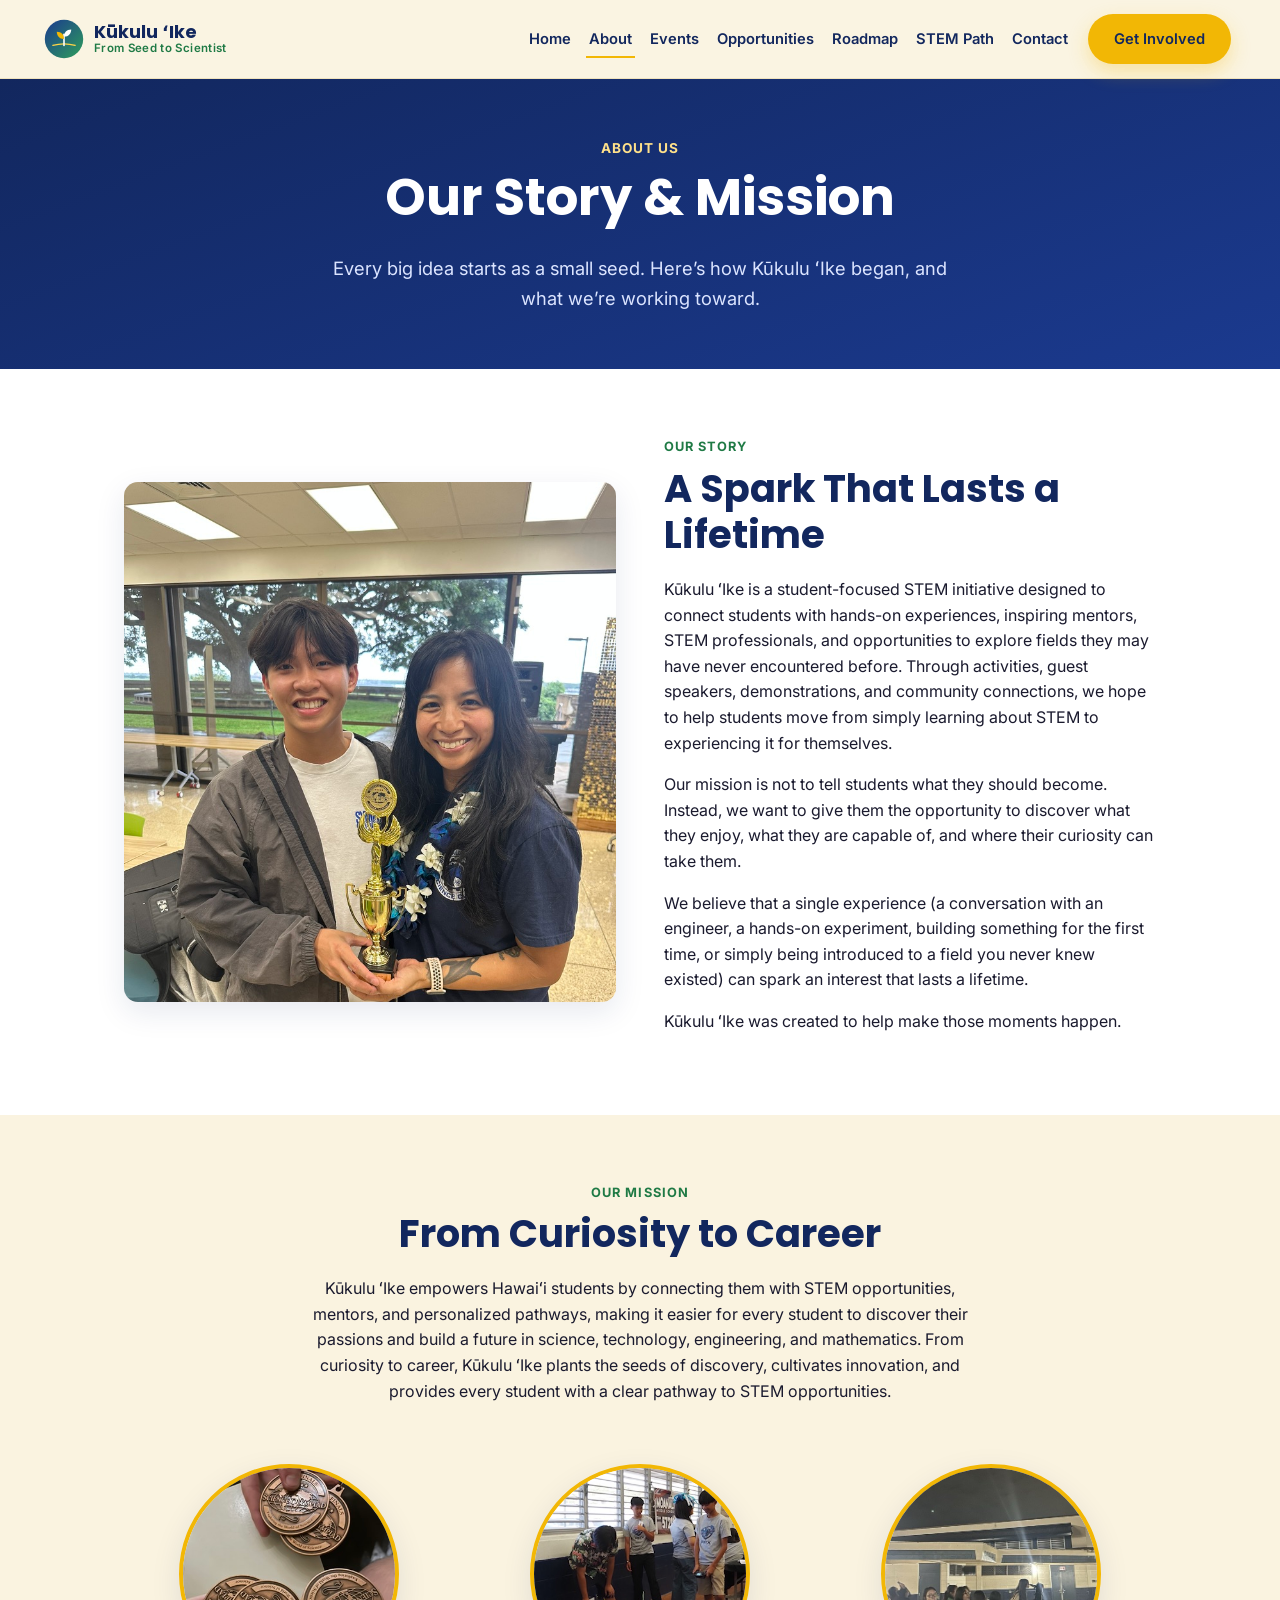
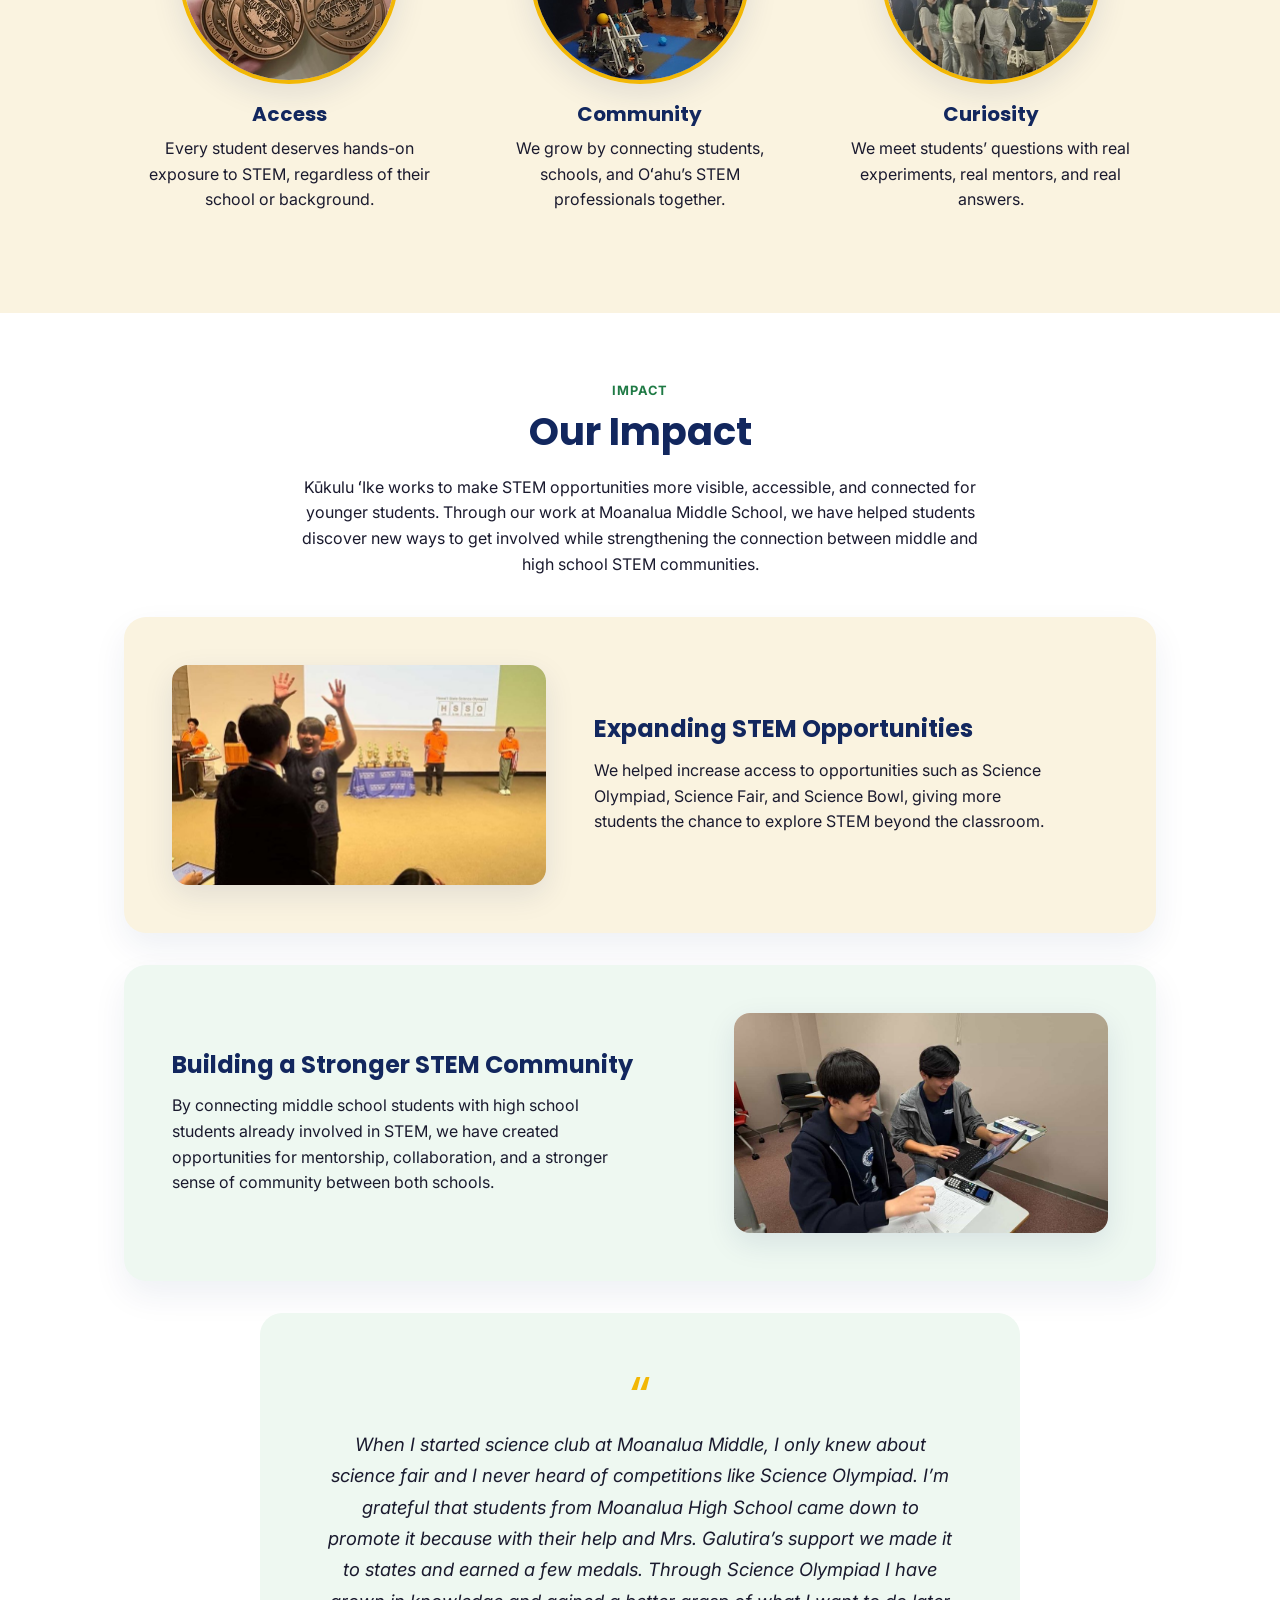
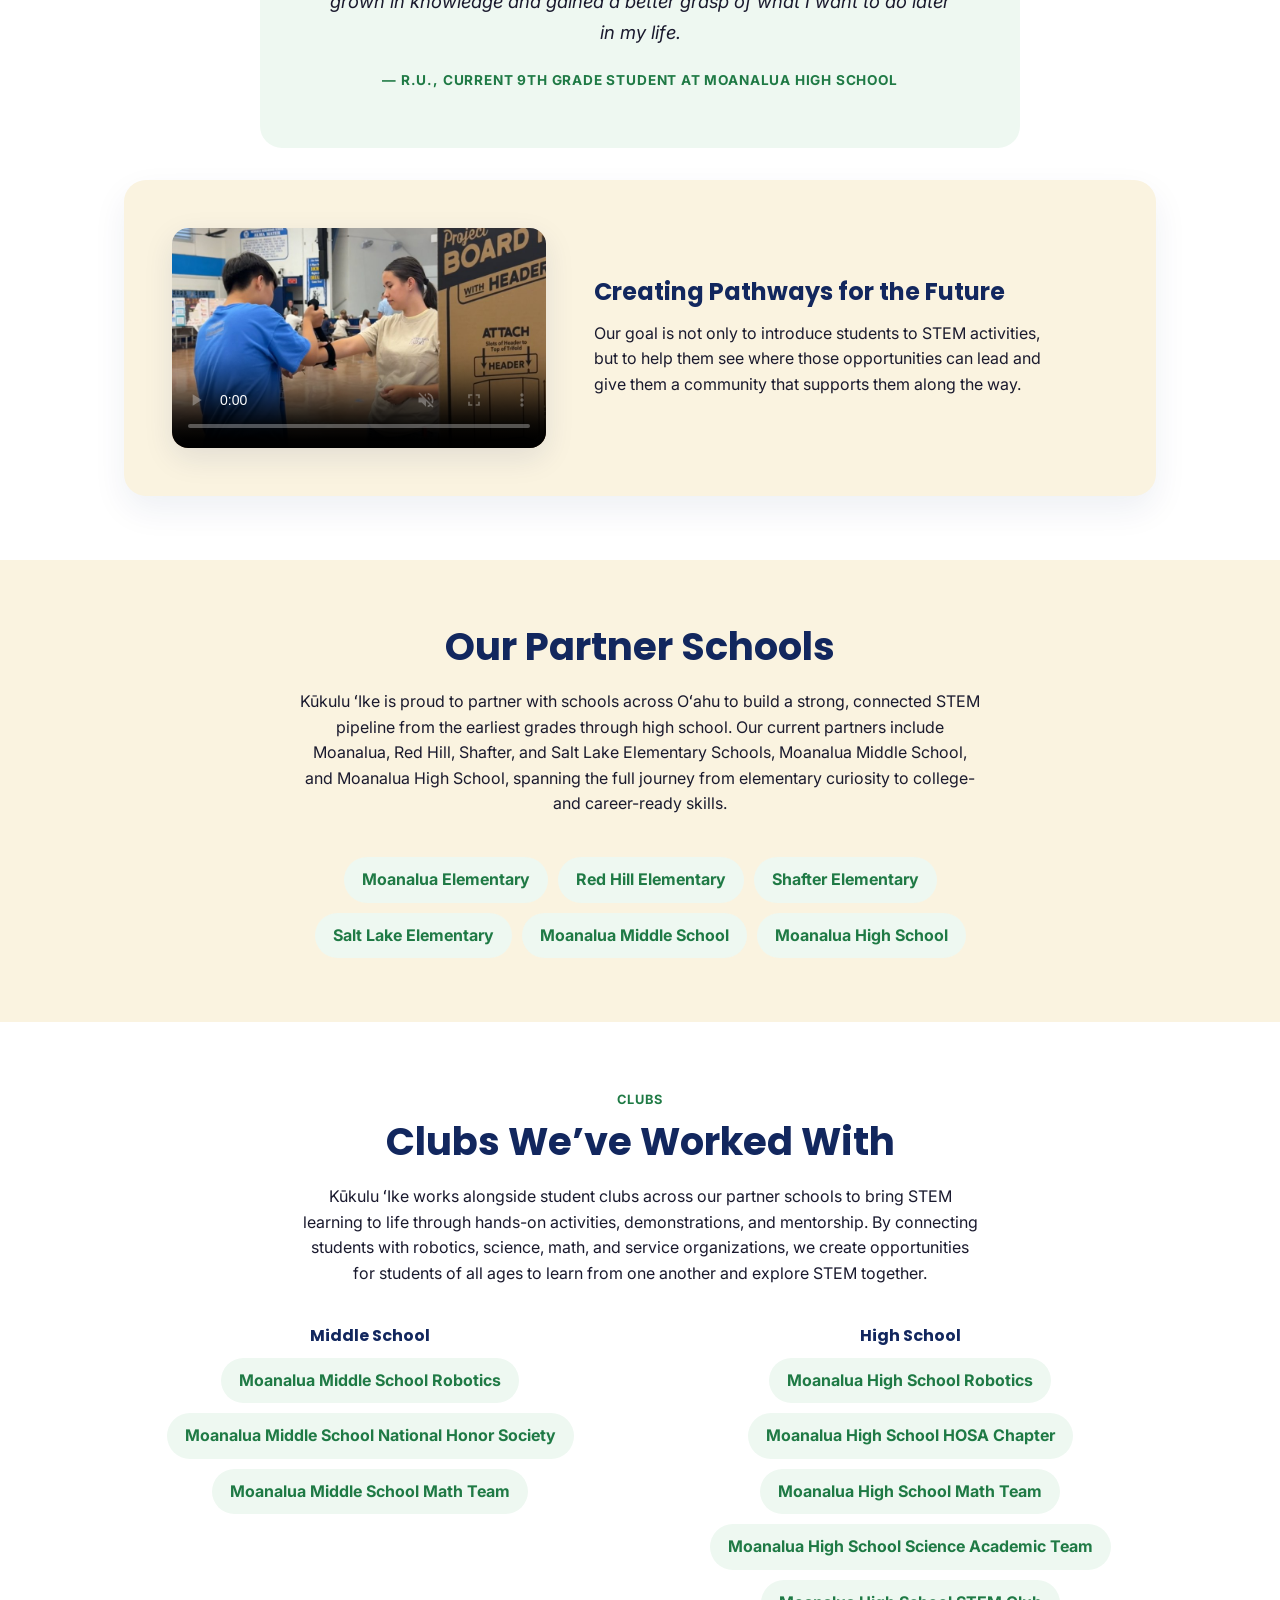
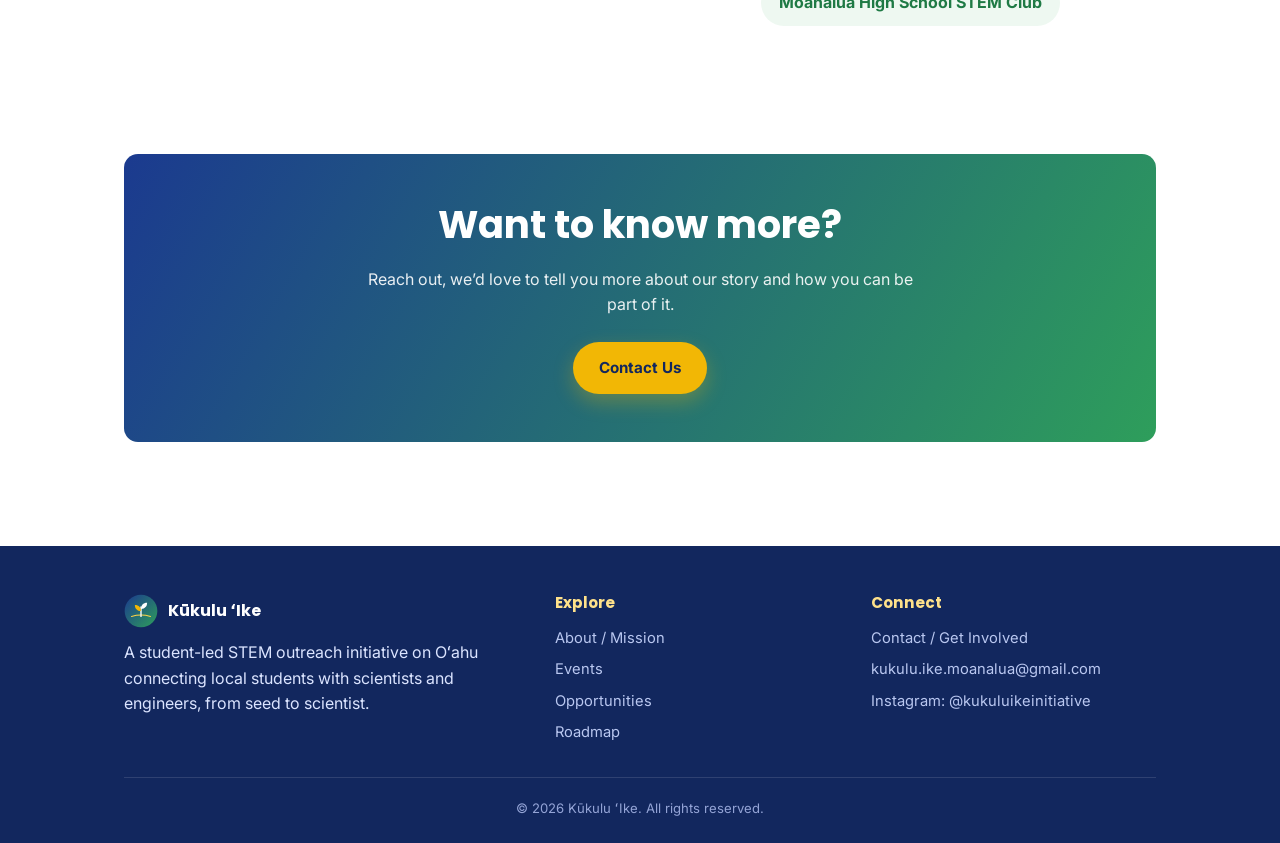
==== about.html @ bacbf7fa "Initial commit: Kūkulu ʻIke website Student-led STEM outreach initiative site: home, about, events, " ====
<!DOCTYPE html>
<html lang="en">
<head>
  <meta charset="UTF-8">
  <meta name="viewport" content="width=device-width, initial-scale=1.0">
  <title>About &amp; Mission: Kūkulu ʻIke</title>
  <meta name="description" content="Learn the story and mission behind Kūkulu ʻIke, a student-led STEM outreach initiative on Oʻahu.">
  <link rel="icon" href="images/favicon.svg" type="image/svg+xml">
  <link rel="preconnect" href="https://fonts.googleapis.com">
  <link rel="preconnect" href="https://fonts.gstatic.com" crossorigin>
  <link href="https://fonts.googleapis.com/css2?family=Poppins:wght@600;700;800&family=Inter:wght@400;500;600;700&display=swap" rel="stylesheet">
  <link rel="stylesheet" href="css/style.css">
</head>
<body>

  <header class="site-header">
    <div class="nav-wrap">
      <a href="index.html" class="brand">
        <img src="images/logo.svg" alt="Kūkulu ʻIke logo">
        <span class="brand-text">
          <strong>Kūkulu ʻIke</strong>
          <span>From Seed to Scientist</span>
        </span>
      </a>
      <button class="nav-toggle" aria-label="Toggle menu" aria-expanded="false">
        <span></span><span></span><span></span>
      </button>
      <ul class="nav-links">
        <li><a href="index.html">Home</a></li>
        <li><a href="about.html">About</a></li>
        <li><a href="events.html">Events</a></li>
        <li><a href="opportunities.html">Opportunities</a></li>
        <li><a href="roadmap.html">Roadmap</a></li>
        <li><a href="stem-path-quiz.html">STEM Path</a></li>
        <li><a href="contact.html">Contact</a></li>
        <li><a href="events.html" class="btn btn-gold">Get Involved</a></li>
      </ul>
    </div>
  </header>

  <section class="page-hero">
    <div class="container">
      <span class="eyebrow">About Us</span>
      <h1>Our Story &amp; Mission</h1>
      <p class="lead">Every big idea starts as a small seed. Here&rsquo;s how K&#363;kulu &#699;Ike began, and what we&rsquo;re working toward.</p>
    </div>
  </section>

  <section>
    <div class="container">
      <div class="two-col-layout">
        <div>
          <img src="images/founders.jpg" alt="K&#363;kulu &#699;Ike founders" class="about-photo">
        </div>
        <div>
          <span class="eyebrow">Our Story</span>
          <h2>A Spark That Lasts a Lifetime</h2>
          <p>K&#363;kulu &#699;Ike is a student-focused STEM initiative designed to connect students with hands-on experiences, inspiring mentors, STEM professionals, and opportunities to explore fields they may have never encountered before. Through activities, guest speakers, demonstrations, and community connections, we hope to help students move from simply learning about STEM to experiencing it for themselves.</p>
          <p>Our mission is not to tell students what they should become. Instead, we want to give them the opportunity to discover what they enjoy, what they are capable of, and where their curiosity can take them.</p>
          <p>We believe that a single experience (a conversation with an engineer, a hands-on experiment, building something for the first time, or simply being introduced to a field you never knew existed) can spark an interest that lasts a lifetime.</p>
          <p>K&#363;kulu &#699;Ike was created to help make those moments happen.</p>
        </div>
      </div>
    </div>
  </section>

  <section class="section-alt">
    <div class="container">
      <div class="section-heading">
        <span class="eyebrow">Our Mission</span>
        <h2>From Curiosity to Career</h2>
        <p>K&#363;kulu &#699;Ike empowers Hawai&#699;i students by connecting them with STEM opportunities, mentors, and personalized pathways, making it easier for every student to discover their passions and build a future in science, technology, engineering, and mathematics. From curiosity to career, K&#363;kulu &#699;Ike plants the seeds of discovery, cultivates innovation, and provides every student with a clear pathway to STEM opportunities.</p>
      </div>

      <div class="values-grid">
        <div class="value-item">
          <div class="value-photo-frame">
            <img class="value-photo" src="images/value-access.jpg" alt="Students holding Science Olympiad medals">
          </div>
          <h3>Access</h3>
          <p>Every student deserves hands-on exposure to STEM, regardless of their school or background.</p>
        </div>
        <div class="value-item">
          <div class="value-photo-frame">
            <img class="value-photo" src="images/value-community.jpg" alt="Moanalua Middle School robotics team working together">
          </div>
          <h3>Community</h3>
          <p>We grow by connecting students, schools, and O&#699;ahu&rsquo;s STEM professionals together.</p>
        </div>
        <div class="value-item">
          <div class="value-photo-frame">
            <img class="value-photo" src="images/value-curiosity-new.jpg" alt="A student looking through a telescope at night while classmates gather around">
          </div>
          <h3>Curiosity</h3>
          <p>We meet students&rsquo; questions with real experiments, real mentors, and real answers.</p>
        </div>
      </div>
    </div>
  </section>

  <section>
    <div class="container">
      <div class="section-heading">
        <span class="eyebrow">Impact</span>
        <h2>Our Impact</h2>
        <p>K&#363;kulu &#699;Ike works to make STEM opportunities more visible, accessible, and connected for younger students. Through our work at Moanalua Middle School, we have helped students discover new ways to get involved while strengthening the connection between middle and high school STEM communities.</p>
      </div>

      <div class="impact-section-list">
        <div class="impact-section">
          <div class="impact-section-media">
            <div class="impact-photo-frame">
              <img class="impact-photo" src="images/impact-expanding.jpg" alt="Students celebrating a 2nd place finish at the Hawai&#699;i State Science Olympiad with medals and trophies">
            </div>
          </div>
          <div class="impact-section-text">
            <h3>Expanding STEM Opportunities</h3>
            <p>We helped increase access to opportunities such as Science Olympiad, Science Fair, and Science Bowl, giving more students the chance to explore STEM beyond the classroom.</p>
          </div>
        </div>

        <div class="impact-section impact-section-reverse">
          <div class="impact-section-media">
            <div class="impact-photo-frame">
              <img class="impact-photo" src="images/impact-community.jpg" alt="Two students working together on a Science Olympiad problem with a laptop and calculator">
            </div>
          </div>
          <div class="impact-section-text">
            <h3>Building a Stronger STEM Community</h3>
            <p>By connecting middle school students with high school students already involved in STEM, we have created opportunities for mentorship, collaboration, and a stronger sense of community between both schools.</p>
          </div>
        </div>

        <div class="impact-testimonial">
          <span class="impact-testimonial-mark" aria-hidden="true">&ldquo;</span>
          <blockquote>
            <p>When I started science club at Moanalua Middle, I only knew about science fair and I never heard of competitions like Science Olympiad. I&rsquo;m grateful that students from Moanalua High School came down to promote it because with their help and Mrs. Galutira&rsquo;s support we made it to states and earned a few medals. Through Science Olympiad I have grown in knowledge and gained a better grasp of what I want to do later in my life.</p>
            <footer>&mdash; R.U., Current 9th Grade student at Moanalua High School</footer>
          </blockquote>
        </div>

        <div class="impact-section">
          <div class="impact-section-media">
            <div class="impact-photo-frame">
              <video class="impact-photo" autoplay muted loop playsinline controls poster="images/impact-community-video-poster.jpg" aria-label="Students working together at a HOSA STEMConnect event">
                <source src="videos/hosa-stemconnect.mp4" type="video/mp4">
              </video>
            </div>
          </div>
          <div class="impact-section-text">
            <h3>Creating Pathways for the Future</h3>
            <p>Our goal is not only to introduce students to STEM activities, but to help them see where those opportunities can lead and give them a community that supports them along the way.</p>
          </div>
        </div>
      </div>
    </div>
  </section>

  <section class="section-alt">
    <div class="container">
      <div class="section-heading">
        <h2>Our Partner Schools</h2>
        <p>K&#363;kulu &#699;Ike is proud to partner with schools across O&#699;ahu to build a strong, connected STEM pipeline from the earliest grades through high school. Our current partners include Moanalua, Red Hill, Shafter, and Salt Lake Elementary Schools, Moanalua Middle School, and Moanalua High School, spanning the full journey from elementary curiosity to college- and career-ready skills.</p>
      </div>

      <div class="badge-tag-list">
        <span class="badge">Moanalua Elementary</span>
        <span class="badge">Red Hill Elementary</span>
        <span class="badge">Shafter Elementary</span>
        <span class="badge">Salt Lake Elementary</span>
        <span class="badge">Moanalua Middle School</span>
        <span class="badge">Moanalua High School</span>
      </div>
    </div>
  </section>

  <section>
    <div class="container">
      <div class="section-heading">
        <span class="eyebrow">Clubs</span>
        <h2>Clubs We&rsquo;ve Worked With</h2>
        <p>K&#363;kulu &#699;Ike works alongside student clubs across our partner schools to bring STEM learning to life through hands-on activities, demonstrations, and mentorship. By connecting students with robotics, science, math, and service organizations, we create opportunities for students of all ages to learn from one another and explore STEM together.</p>
      </div>
      <div class="two-col-layout club-columns">
        <div>
          <h4>Middle School</h4>
          <div class="badge-tag-list">
            <span class="badge">Moanalua Middle School Robotics</span>
            <span class="badge">Moanalua Middle School National Honor Society</span>
            <span class="badge">Moanalua Middle School Math Team</span>
          </div>
        </div>
        <div>
          <h4>High School</h4>
          <div class="badge-tag-list">
            <span class="badge">Moanalua High School Robotics</span>
            <span class="badge">Moanalua High School HOSA Chapter</span>
            <span class="badge">Moanalua High School Math Team</span>
            <span class="badge">Moanalua High School Science Academic Team</span>
            <span class="badge">Moanalua High School STEM Club</span>
          </div>
        </div>
      </div>
    </div>
  </section>

  <section>
    <div class="container">
      <div class="cta-banner">
        <h2>Want to know more?</h2>
        <p>Reach out, we&rsquo;d love to tell you more about our story and how you can be part of it.</p>
        <div class="btn-row">
          <a href="contact.html" class="btn btn-gold">Contact Us</a>
        </div>
      </div>
    </div>
  </section>

  <footer class="site-footer">
    <div class="container">
      <div class="footer-grid">
        <div>
          <div class="footer-brand">
            <img src="images/logo.svg" alt="">
            <strong>K&#363;kulu &#699;Ike</strong>
          </div>
          <p>A student-led STEM outreach initiative on O&#699;ahu connecting local students with scientists and engineers, from seed to scientist.</p>
        </div>
        <div>
          <h4>Explore</h4>
          <ul>
            <li><a href="about.html">About / Mission</a></li>
            <li><a href="events.html">Events</a></li>
            <li><a href="opportunities.html">Opportunities</a></li>
            <li><a href="roadmap.html">Roadmap</a></li>
          </ul>
        </div>
        <div>
          <h4>Connect</h4>
          <ul>
            <li><a href="contact.html">Contact / Get Involved</a></li>
            <li><a href="mailto:kukulu.ike.moanalua@gmail.com">kukulu.ike.moanalua@gmail.com</a></li>
            <li><a href="https://www.instagram.com/kukuluikeinitiative" target="_blank" rel="noopener">Instagram: @kukuluikeinitiative</a></li>
          </ul>
        </div>
      </div>
      <div class="footer-bottom">
        &copy; 2026 K&#363;kulu &#699;Ike. All rights reserved.
      </div>
    </div>
  </footer>

  <script src="js/main.js"></script>
</body>
</html>
---- css/style.css ----
/* =========================================================
   Kūkulu ʻIke — Site Stylesheet
   ---------------------------------------------------------
   Tip for beginners: this file is organized top to bottom as:
     1. Brand colors & fonts (edit colors here, they update everywhere)
     2. Reset & base styles
     3. Header / navigation
     4. Buttons & shared components (cards, badges, etc.)
     5. Hero section
     6. Page sections (About, Programs, Events, Partners, Contact)
     7. Forms
     8. Footer
     9. Responsive (mobile) adjustments
   Search for the ALL-CAPS section titles to jump around.
   ========================================================= */

/* ---------- 1. BRAND COLORS & FONTS ---------- */
:root {
  --blue: #1b3a8f;
  --blue-light: #5b8def;
  --blue-dark: #12275e;
  --green: #2e9e5b;
  --green-light: #8ed1a6;
  --green-dark: #1f7a45;
  --gold: #f2b705;
  --gold-light: #ffe18a;
  --gold-dark: #b8890a;
  --orange: #f5a623;
  --cream: #faf3e0;
  --cream-dark: #efe2bd;
  --ink: #1a1a2e;
  --ink-soft: #4a4f63;
  --bg: #ffffff;
  --bg-alt: var(--cream);
  --bg-alt-2: #eef8f1;
  --border: #e1e6ef;

  --font-heading: "Poppins", "Segoe UI", system-ui, sans-serif;
  --font-body: "Inter", "Segoe UI", system-ui, sans-serif;

  --radius: 14px;
  --shadow: 0 10px 30px rgba(18, 39, 94, 0.1);
  --max-width: 1080px;
}

/* ---------- 2. RESET & BASE ---------- */
* {
  box-sizing: border-box;
}

html {
  scroll-behavior: smooth;
}

body {
  margin: 0;
  font-family: var(--font-body);
  color: var(--ink);
  background: var(--bg);
  line-height: 1.6;
  -webkit-font-smoothing: antialiased;
}

h1, h2, h3, h4 {
  font-family: var(--font-heading);
  line-height: 1.2;
  margin: 0 0 0.5em;
  color: var(--blue-dark);
}

h1 { font-size: clamp(2rem, 5vw, 3.2rem); }
h2 { font-size: clamp(1.6rem, 3.5vw, 2.4rem); }
h3 { font-size: 1.25rem; }

p { margin: 0 0 1em; }

a { color: var(--blue); }

img, svg { max-width: 100%; display: block; }

.container {
  max-width: var(--max-width);
  margin: 0 auto;
  padding: 0 24px;
}

section {
  padding: 64px 0;
}

.section-alt {
  background: var(--bg-alt);
}

.impact-stat {
  padding: 32px 0;
  text-align: center;
  background: var(--bg-alt);
}

.impact-stat .container {
  display: flex;
  flex-direction: row;
  flex-wrap: wrap;
  justify-content: center;
  align-items: center;
  gap: 40px;
}

.impact-stat-item {
  display: flex;
  flex-direction: column;
  align-items: center;
  gap: 4px;
}

.impact-stat-divider {
  width: 1px;
  height: 44px;
  background: var(--border);
}

.impact-stat-number {
  font-family: var(--font-heading);
  font-size: clamp(2.5rem, 6vw, 3.5rem);
  font-weight: 800;
  color: var(--blue);
  line-height: 1;
}

.impact-stat-label {
  font-size: 0.9rem;
  font-weight: 700;
  text-transform: uppercase;
  letter-spacing: 0.08em;
  color: var(--ink-soft);
}

.section-heading {
  text-align: center;
  max-width: 680px;
  margin: 0 auto 40px;
}

.section-heading.align-left {
  text-align: left;
  max-width: none;
  margin: 0 0 24px;
}

.eyebrow,
.section-heading .eyebrow {
  display: inline-block;
  color: var(--green-dark);
  font-weight: 700;
  text-transform: uppercase;
  letter-spacing: 0.08em;
  font-size: 0.8rem;
  margin-bottom: 8px;
}

.roadmap-intro {
  color: var(--ink-soft);
  margin: 0 0 24px;
}

/* ---------- 3. HEADER / NAVIGATION ---------- */
.site-header {
  position: sticky;
  top: 0;
  z-index: 100;
  background: rgba(250, 243, 224, 0.92);
  backdrop-filter: blur(8px);
  border-bottom: 1px solid var(--cream-dark);
}

.nav-wrap {
  display: flex;
  align-items: center;
  justify-content: space-between;
  padding: 14px 24px;
  max-width: 1240px;
  margin: 0 auto;
}

.brand {
  display: flex;
  align-items: center;
  gap: 10px;
  text-decoration: none;
  color: var(--blue-dark);
}

.brand img { width: 40px; height: 40px; }

.brand-text {
  display: flex;
  flex-direction: column;
  line-height: 1.1;
}

.brand-text strong {
  font-family: var(--font-heading);
  font-size: 1.1rem;
}

.brand-text span {
  font-size: 0.72rem;
  color: var(--green-dark);
  font-weight: 600;
  letter-spacing: 0.03em;
}

.nav-links {
  display: flex;
  align-items: center;
  gap: 2px;
  list-style: none;
  margin: 0;
  padding: 0;
}

.nav-links a {
  text-decoration: none;
  color: var(--blue-dark);
  font-weight: 600;
  font-size: 0.92rem;
  white-space: nowrap;
  padding: 8px 3px;
  margin: 0 5px;
  border-bottom: 2px solid transparent;
  transition: color 0.15s ease, border-color 0.15s ease;
}

.nav-links a:hover {
  color: var(--green-dark);
}

.nav-links a.active {
  color: var(--blue-dark);
  border-bottom-color: var(--gold);
}

.nav-links a.btn {
  margin-left: 10px;
  border-bottom: none;
  padding: 12px 24px;
}

.nav-links a.btn.active {
  border-bottom: none;
}

.nav-toggle {
  display: none;
  background: none;
  border: none;
  cursor: pointer;
  padding: 8px;
}

.nav-toggle span {
  display: block;
  width: 26px;
  height: 3px;
  margin: 5px 0;
  background: var(--blue-dark);
  border-radius: 2px;
  transition: transform 0.2s ease, opacity 0.2s ease;
}

/* ---------- 4. BUTTONS & SHARED COMPONENTS ---------- */
.btn {
  display: inline-block;
  padding: 12px 24px;
  border-radius: 999px;
  font-weight: 700;
  text-decoration: none;
  font-size: 0.95rem;
  border: 2px solid transparent;
  cursor: pointer;
  transition: transform 0.15s ease, box-shadow 0.15s ease, background 0.15s ease;
}

.btn:hover { transform: translateY(-2px); }

.btn-primary {
  background: var(--blue);
  color: #fff;
  box-shadow: 0 8px 20px rgba(27, 58, 143, 0.25);
}

.btn-primary:hover { background: var(--blue-dark); }

.btn-gold {
  background: var(--gold);
  color: var(--blue-dark);
  box-shadow: 0 8px 20px rgba(242, 183, 5, 0.3);
}

.btn-gold:hover { background: #e0aa00; }

/* Glowing gold button, same shade as .btn-gold (Home hero "Learn About Us" only) */
.btn-glow-gold {
  background: var(--gold);
  color: var(--blue-dark);
  box-shadow: 0 0 22px 4px rgba(242, 183, 5, 0.55), 0 8px 20px rgba(242, 183, 5, 0.3);
}

.btn-glow-gold:hover {
  background: #e0aa00;
  box-shadow: 0 0 30px 6px rgba(242, 183, 5, 0.75), 0 8px 24px rgba(242, 183, 5, 0.4);
}

.btn-outline {
  background: transparent;
  border-color: var(--blue);
  color: var(--blue);
}

.btn-outline:hover { background: var(--blue); color: #fff; }

.btn-outline-white {
  border-color: #fff;
  color: #fff;
}

.btn-outline-white:hover {
  background: #fff;
  color: var(--blue-dark);
}

.btn-block { width: 100%; text-align: center; }

.btn-row {
  display: flex;
  gap: 14px;
  flex-wrap: wrap;
}

.spotlight-cta { justify-content: center; margin-top: 28px; }

.badge {
  display: inline-flex;
  align-items: center;
  gap: 6px;
  background: var(--bg-alt-2);
  color: var(--green-dark);
  font-weight: 700;
  font-size: 0.8rem;
  padding: 6px 12px;
  border-radius: 999px;
}

.badge-on-dark {
  background: rgba(255, 255, 255, 0.15);
  color: #fff;
}

.badge-tag-list {
  display: flex;
  flex-wrap: wrap;
  justify-content: center;
  gap: 10px;
  max-width: 680px;
  margin: 0 auto;
}

.badge-tag-list .badge {
  font-size: 1rem;
  padding: 10px 18px;
}

.card {
  background: #fff;
  border: 1px solid var(--border);
  border-top: 3px solid var(--gold);
  border-radius: var(--radius);
  padding: 28px;
  box-shadow: var(--shadow);
}

.card-grid {
  display: grid;
  grid-template-columns: repeat(3, 1fr);
  gap: 24px;
}

.card-grid.two-col { grid-template-columns: repeat(2, 1fr); }

/* Feature cards (Home page "What We Do" section only) */
.feature-card-list {
  display: flex;
  flex-direction: column;
  gap: 24px;
}

.feature-card {
  display: flex;
  flex-direction: row;
  align-items: stretch;
  padding: 0;
  overflow: hidden;
  min-height: 200px;
}

.card-photo-frame {
  position: relative;
  flex: 0 0 38%;
  width: 38%;
}

.feature-card .card-photo {
  position: absolute;
  inset: 0;
  width: 100%;
  height: 100%;
  margin: 0;
  border-radius: 0;
}

.feature-card-body {
  flex: 1;
  min-width: 0;
  display: flex;
  flex-direction: column;
  justify-content: center;
  padding: 28px 32px;
}

.feature-card .icon-circle {
  flex-shrink: 0;
}

.card-photo {
  display: block;
  width: 100%;
  object-fit: cover;
}

.icon-circle {
  width: 56px;
  height: 56px;
  border-radius: 50%;
  background: var(--bg-alt-2);
  display: flex;
  align-items: center;
  justify-content: center;
  margin-bottom: 16px;
}

.icon-circle img { width: 30px; height: 30px; }
.icon-circle .emoji { font-size: 1.4rem; }

.mt-24 { margin-top: 24px; }

.visually-hidden {
  position: absolute;
  width: 1px;
  height: 1px;
  padding: 0;
  margin: -1px;
  overflow: hidden;
  clip: rect(0, 0, 0, 0);
  white-space: nowrap;
  border: 0;
}

/* placeholder image / photo box */
.placeholder-box {
  border: 2px dashed var(--blue-light);
  border-radius: var(--radius);
  background: var(--bg-alt-2);
  color: var(--ink-soft);
  display: flex;
  flex-direction: column;
  align-items: center;
  justify-content: center;
  text-align: center;
  gap: 8px;
  padding: 32px 16px;
  min-height: 200px;
  font-size: 0.9rem;
}

.placeholder-box .pb-icon { font-size: 2rem; }

/* Our Impact (About page only) */
.impact-section-list {
  display: flex;
  flex-direction: column;
  gap: 32px;
}

.impact-section {
  display: flex;
  align-items: center;
  gap: 48px;
  background: var(--cream);
  border-radius: 22px;
  padding: 48px;
  box-shadow: 0 14px 34px rgba(18, 39, 94, 0.07);
}

.impact-section-reverse {
  flex-direction: row-reverse;
  background: var(--bg-alt-2);
}

.impact-section-media { flex: 0 0 40%; min-width: 0; }

.impact-section .placeholder-box {
  min-height: 220px;
  margin: 0;
}

.impact-photo-frame {
  position: relative;
  min-height: 220px;
  border-radius: 16px;
  overflow: hidden;
  box-shadow: var(--shadow);
  background: #fff;
}

.impact-photo-frame .impact-photo {
  position: absolute;
  inset: 0;
  width: 100%;
  height: 100%;
  object-fit: cover;
  display: block;
}

.impact-section-text { flex: 1; min-width: 0; }
.impact-section-text h3 { margin: 0 0 14px; font-size: 1.5rem; }
.impact-section-text p { margin: 0; max-width: 46ch; }

/* Student testimonial, sits between impact sections 02 and 03 */
.impact-testimonial {
  position: relative;
  background: var(--bg-alt-2);
  border-radius: 22px;
  padding: 56px 64px;
  text-align: center;
  max-width: 760px;
  margin: 0 auto;
}

.impact-testimonial-mark {
  display: block;
  font-family: var(--font-heading);
  font-size: 3.5rem;
  line-height: 1;
  color: var(--gold);
  margin-bottom: 4px;
}

.impact-testimonial blockquote { margin: 0; }

.impact-testimonial p {
  font-size: 1.15rem;
  font-style: italic;
  color: var(--ink);
  line-height: 1.7;
  max-width: 58ch;
  margin: 0 auto 22px;
}

.impact-testimonial footer {
  font-size: 0.85rem;
  font-weight: 700;
  color: var(--green-dark);
  text-transform: uppercase;
  letter-spacing: 0.06em;
}

.mission-video {
  display: block;
  width: 100%;
  aspect-ratio: 16 / 10;
  object-fit: cover;
  border-radius: var(--radius);
  box-shadow: var(--shadow);
  background: var(--bg-alt-2);
}

.about-photo {
  width: 100%;
  max-height: 520px;
  object-fit: cover;
  object-position: top;
  border-radius: var(--radius);
  box-shadow: var(--shadow);
}

/* ---------- 5. HERO ---------- */
.hero,
.page-hero {
  background: linear-gradient(160deg, var(--blue-dark) 0%, var(--blue) 100%);
  overflow: hidden;
}

.hero {
  background: linear-gradient(180deg, var(--blue-light) 0%, var(--blue) 100%);
  padding: 72px 0;
}

.hero .container {
  display: grid;
  grid-template-columns: 1.1fr 0.9fr;
  gap: 40px;
  align-items: center;
}

.hero .eyebrow,
.page-hero .eyebrow {
  color: var(--gold-light);
  font-weight: 700;
  text-transform: uppercase;
  letter-spacing: 0.08em;
  font-size: 0.85rem;
}

.hero-tagline {
  font-family: var(--font-heading);
  color: var(--gold);
  font-weight: 800;
  font-size: clamp(1.8rem, 4vw, 2.6rem);
  letter-spacing: 0.02em;
  line-height: 1.1;
  margin: 0 0 10px;
}

.hero h1,
.page-hero h1 {
  color: #fff;
  margin-top: 0;
}

.hero h1 {
  font-size: clamp(2.2rem, 5.5vw, 3.6rem);
}

.hero p.lead,
.page-hero p.lead {
  font-size: 1.15rem;
  color: #dbe4ff;
  max-width: 46ch;
}

.hero-art {
  position: relative;
}

.hero-art-logo {
  border-radius: 50%;
  box-shadow: 0 0 30px 8px rgba(242, 183, 5, 0.35), 0 20px 50px rgba(18, 39, 94, 0.35);
}

.page-hero {
  padding: 56px 0;
  text-align: center;
}

.page-hero p.lead {
  max-width: 640px;
  margin: 0 auto;
}

/* Next-event banner strip (Home page) */
.next-event-banner {
  background: var(--green);
  color: #fff;
}

.next-event-inner {
  display: flex;
  align-items: center;
  justify-content: center;
  flex-wrap: wrap;
  gap: 6px 14px;
  padding: 12px 24px;
  text-align: center;
  font-size: 0.92rem;
}

.next-event-inner .badge-dot {
  font-size: 1.1rem;
}

.next-event-inner p {
  margin: 0;
  font-weight: 500;
}

.next-event-inner a {
  color: var(--gold-light);
  font-weight: 700;
  text-decoration: none;
  white-space: nowrap;
}

.next-event-inner a:hover {
  text-decoration: underline;
}

/* ---------- 6. GENERIC SECTION PATTERNS ---------- */
.two-col-layout {
  display: grid;
  grid-template-columns: 1fr 1fr;
  gap: 48px;
  align-items: center;
}

.club-columns {
  align-items: start;
}

.club-columns h4 {
  text-align: center;
  margin-bottom: 12px;
}

.values-grid {
  display: grid;
  grid-template-columns: repeat(3, 1fr);
  gap: 20px;
}

.values-grid.four-col { grid-template-columns: repeat(4, 1fr); }

.value-item {
  text-align: center;
  padding: 20px;
}

.value-item .value-icon {
  font-size: 2.2rem;
  margin-bottom: 10px;
}

.value-photo-frame {
  width: 220px;
  height: 220px;
  border-radius: 50%;
  border: 4px solid var(--gold);
  box-shadow: var(--shadow);
  overflow: hidden;
  margin: 0 auto 18px;
}

.value-item .value-photo {
  width: 100%;
  height: 100%;
  object-fit: cover;
  object-position: center center;
  display: block;
}

.values-grid .value-item:nth-child(3) .value-photo {
  object-position: 55% 68%;
  transform: scale(1.4);
  transform-origin: 55% 68%;
}

/* Event teaser (used on Home) */
.event-teaser {
  display: flex;
  gap: 24px;
  align-items: center;
  justify-content: space-between;
  flex-wrap: wrap;
}

.event-teaser .event-teaser-text { flex: 1 1 320px; }
.event-teaser h3 { margin-top: 12px; }
.event-teaser p { margin-bottom: 0; }

/* STEMConnect recap video (Events page, Past Events only) */
.event-video-wrap {
  max-width: 720px;
  margin: 28px auto 0;
}

.event-video-caption {
  text-align: center;
  font-weight: 600;
  color: var(--ink-soft);
  margin: 0 0 12px;
}

.event-video-frame {
  position: relative;
  width: 100%;
  aspect-ratio: 16 / 9;
  border-radius: var(--radius);
  overflow: hidden;
  box-shadow: var(--shadow);
  background: var(--bg-alt-2);
}

.event-video-frame iframe {
  position: absolute;
  inset: 0;
  width: 100%;
  height: 100%;
  border: 0;
}

/* Past event photo cards (Events page, "More From Our Past Events" only) */
.past-event-card { overflow: hidden; }

.past-event-photo-frame {
  position: relative;
  margin: -28px -28px 20px;
  aspect-ratio: 4 / 3;
}

.past-event-photo {
  position: absolute;
  inset: 0;
  width: 100%;
  height: 100%;
  object-fit: cover;
  display: block;
}

.past-event-photo-stargazing { object-position: 50% 85%; }

/* Events */
.event-feature {
  display: grid;
  grid-template-columns: 1fr 1fr;
  gap: 0;
  border-radius: var(--radius);
  overflow: hidden;
  box-shadow: var(--shadow);
  border: 1px solid var(--border);
}

.event-feature .event-info {
  background: linear-gradient(160deg, var(--blue-dark) 0%, var(--blue) 100%);
  color: #fff;
  padding: 40px;
  display: flex;
  flex-direction: column;
  justify-content: center;
}

.event-feature .event-info h2 { color: #fff; }

.event-feature .event-meta {
  list-style: none;
  padding: 0;
  margin: 20px 0;
  display: flex;
  flex-direction: column;
  gap: 10px;
}

.event-feature .event-meta li {
  display: flex;
  gap: 10px;
  align-items: baseline;
}

.event-feature .event-meta strong {
  color: var(--gold-light);
  min-width: 90px;
  display: inline-block;
}

.event-feature .event-signup {
  padding: 40px;
  background: #fff;
}

.event-list-item {
  display: flex;
  gap: 20px;
  padding: 20px 0;
  border-bottom: 1px solid var(--border);
}

.event-list-item .date-chip {
  background: var(--bg-alt-2);
  color: var(--blue);
  border-radius: 10px;
  padding: 10px 14px;
  text-align: center;
  font-weight: 700;
  min-width: 72px;
  height: fit-content;
}

.event-list-item .date-chip small {
  display: block;
  font-weight: 600;
  font-size: 0.7rem;
  color: var(--green-dark);
}

/* CTA banner */
.cta-banner {
  background: linear-gradient(120deg, var(--blue) 0%, var(--green) 100%);
  color: #fff;
  border-radius: var(--radius);
  padding: 48px;
  text-align: center;
}

.cta-banner h2 { color: #fff; }
.cta-banner p { color: rgba(255,255,255,0.9); max-width: 560px; margin: 0 auto 24px; }
.cta-banner .btn-row { justify-content: center; }

/* Contact / get-involved */
.involve-grid {
  display: grid;
  grid-template-columns: repeat(4, 1fr);
  gap: 20px;
}

.contact-info-list {
  list-style: none;
  padding: 0;
  margin: 24px 0 0;
  display: flex;
  flex-direction: column;
  gap: 16px;
}

.contact-info-list li {
  display: flex;
  gap: 12px;
  align-items: flex-start;
}

.contact-info-list .ci-icon {
  width: 40px;
  height: 40px;
  border-radius: 50%;
  background: var(--bg-alt-2);
  display: flex;
  align-items: center;
  justify-content: center;
  flex-shrink: 0;
}

/* Opportunity Explorer (Opportunities page) */
.opportunity-card {
  display: flex;
  flex-direction: column;
}

.opportunity-card h3 { margin-bottom: 8px; }
.opportunity-card p { flex-grow: 1; }
.opportunity-card p.opp-card-deadline { flex-grow: 0; }

.opportunity-card .btn { margin-top: 8px; }

.opportunity-card.is-hidden { display: none; }

.opp-card-top {
  display: flex;
  align-items: flex-start;
  justify-content: space-between;
  gap: 10px;
  margin-bottom: 16px;
}

.opp-card-top .icon-circle { margin-bottom: 0; }

.opp-status-badge {
  flex-shrink: 0;
  display: inline-block;
  font-size: 0.7rem;
  font-weight: 700;
  text-transform: uppercase;
  letter-spacing: 0.04em;
  padding: 5px 10px;
  border-radius: 999px;
  white-space: nowrap;
  margin-top: 4px;
}

.opp-status-badge.is-open { background: var(--bg-alt-2); color: var(--green-dark); }
.opp-status-badge.is-opening-soon { background: var(--gold-light); color: var(--gold-dark); }
.opp-status-badge.is-closed { background: #f3e3e1; color: #b3392c; }
.opp-status-badge.is-annual { background: #e4eaf7; color: var(--blue); }

.opp-card-tags {
  display: flex;
  flex-wrap: wrap;
  gap: 6px;
  margin-bottom: 12px;
}

.opp-tag {
  font-size: 0.72rem;
  font-weight: 600;
  color: var(--ink-soft);
  background: var(--bg-alt-2);
  border: 1px solid var(--border);
  padding: 3px 10px;
  border-radius: 999px;
}

.opp-card-deadline {
  font-size: 0.82rem;
  color: var(--ink-soft);
  margin: 0 0 6px;
}

.opp-card-deadline strong { color: var(--ink); }

/* Search bar + reset (Opportunities page) */
.opp-search-row {
  display: flex;
  gap: 12px;
  flex-wrap: wrap;
  margin-bottom: 20px;
}

.opp-search-input {
  flex: 1 1 320px;
  font-family: var(--font-body);
  font-size: 0.95rem;
  padding: 12px 18px;
  border: 1px solid var(--border);
  border-radius: 999px;
  background: #fff;
  color: var(--ink);
}

.opp-search-input:focus-visible {
  outline: 2px solid var(--blue-light);
  outline-offset: 2px;
}

.opp-reset-btn { flex-shrink: 0; }

.opp-result-count {
  font-size: 0.85rem;
  font-weight: 600;
  color: var(--ink-soft);
  margin: 0 0 16px;
}

/* Opportunity filters (type + field of interest) */
.opp-filters {
  display: flex;
  flex-direction: column;
  gap: 16px;
  margin-bottom: 32px;
}

.opp-filter-row {
  display: flex;
  align-items: baseline;
  gap: 14px;
  flex-wrap: wrap;
}

.opp-filter-label {
  font-weight: 700;
  font-size: 0.78rem;
  text-transform: uppercase;
  letter-spacing: 0.06em;
  color: var(--ink-soft);
  flex-shrink: 0;
}

.opp-filter-chips {
  display: flex;
  flex-wrap: wrap;
  gap: 8px;
}

.filter-chip {
  background: var(--bg-alt-2);
  border: 1px solid var(--border);
  color: var(--green-dark);
  font-family: var(--font-body);
  font-size: 0.85rem;
  font-weight: 600;
  padding: 7px 16px;
  border-radius: 999px;
  cursor: pointer;
  transition: background 0.15s ease, color 0.15s ease, border-color 0.15s ease;
}

.filter-chip:hover { border-color: var(--gold); }

.filter-chip:focus-visible {
  outline: 2px solid var(--blue-light);
  outline-offset: 2px;
}

.filter-chip.active {
  background: var(--gold);
  border-color: var(--gold);
  color: var(--blue-dark);
}

.opportunities-empty {
  display: none;
  padding: 40px 20px;
  text-align: center;
  color: var(--ink-soft);
  font-size: 1rem;
}

.opportunities-empty.show { display: block; }

.opportunities-disclaimer {
  max-width: 640px;
  margin: 32px auto 0;
  padding-top: 24px;
  border-top: 1px solid var(--cream-dark);
  text-align: center;
  color: var(--ink-soft);
  font-size: 0.82rem;
  line-height: 1.6;
}

/* Opportunity Matcher quiz (Opportunities page) */
.matcher-card {
  background: #fff;
  border: 1px solid var(--border);
  border-top: 4px solid var(--gold);
  border-radius: var(--radius);
  box-shadow: var(--shadow);
  padding: 36px 32px;
  margin-bottom: 40px;
}

.matcher-intro {
  text-align: center;
  max-width: 560px;
  margin: 0 auto 22px;
}

.matcher-intro h2 { margin: 4px 0 6px; }
.matcher-intro p { margin: 0; color: var(--ink-soft); }

.matcher-progress {
  display: flex;
  justify-content: center;
  gap: 10px;
  margin-bottom: 8px;
}

.matcher-progress-dot {
  width: 10px;
  height: 10px;
  border-radius: 50%;
  background: var(--border);
  transition: background 0.15s ease;
}

.matcher-progress-dot.is-current { background: var(--gold); }
.matcher-progress-dot.is-done { background: var(--green); }

.matcher-step-label {
  text-align: center;
  font-size: 0.78rem;
  font-weight: 700;
  text-transform: uppercase;
  letter-spacing: 0.06em;
  color: var(--ink-soft);
  margin: 0 0 28px;
}

.matcher-step h3 {
  text-align: center;
  margin-bottom: 6px;
}

.matcher-substep-note {
  text-align: center;
  color: var(--ink-soft);
  font-size: 0.9rem;
  margin: 0 0 20px;
}

.matcher-back {
  display: inline-block;
  background: none;
  border: none;
  color: var(--blue);
  font-weight: 600;
  font-size: 0.9rem;
  cursor: pointer;
  padding: 0;
  margin-bottom: 18px;
}

.matcher-back:hover { color: var(--green-dark); }
.matcher-back:focus-visible { outline: 2px solid var(--blue-light); outline-offset: 2px; }

.matcher-options {
  display: grid;
  grid-template-columns: repeat(3, 1fr);
  gap: 14px;
  max-width: 760px;
  margin: 0 auto;
}

.matcher-option {
  display: flex;
  flex-direction: column;
  align-items: center;
  justify-content: center;
  gap: 10px;
  background: var(--bg-alt-2);
  border: 2px solid var(--border);
  border-radius: var(--radius);
  padding: 22px 14px;
  font-family: var(--font-body);
  font-weight: 600;
  font-size: 0.92rem;
  line-height: 1.3;
  color: var(--ink);
  cursor: pointer;
  text-align: center;
  transition: border-color 0.15s ease, background 0.15s ease, transform 0.15s ease;
}

.matcher-option .matcher-option-icon { font-size: 1.8rem; }

.matcher-option:hover { border-color: var(--gold); transform: translateY(-2px); }

.matcher-option:focus-visible {
  outline: 2px solid var(--blue-light);
  outline-offset: 2px;
}

.matcher-option.is-selected {
  background: var(--gold-light);
  border-color: var(--gold);
  color: var(--blue-dark);
}

.matcher-continue {
  display: block;
  margin: 26px auto 0;
}

.matcher-results h3 { margin-bottom: 6px; }

.matcher-results-note {
  text-align: center;
  color: var(--ink-soft);
  max-width: 520px;
  margin: 0 auto 24px;
}

.matcher-results .card-grid { margin-bottom: 28px; }

.matcher-results-empty {
  text-align: center;
  color: var(--ink-soft);
  padding: 20px 0;
}

.matcher-restart {
  display: block;
  margin: 0 auto;
}

/* Grade-by-grade Roadmap (click-to-expand accordion timeline) */
.roadmap-list {
  display: flex;
  flex-direction: column;
  gap: 0;
  border-left: 3px solid var(--cream-dark);
  margin-left: 10px;
}

.roadmap-item {
  display: flex;
  gap: 20px;
  padding: 0 0 28px 26px;
  margin-left: -11px;
}

.roadmap-item:last-child { padding-bottom: 4px; }

.roadmap-dot {
  flex-shrink: 0;
  width: 22px;
  height: 22px;
  border-radius: 50%;
  background: #fff;
  border: 3px solid var(--cream-dark);
  margin-top: 6px;
  transition: background 0.15s ease, border-color 0.15s ease;
}

.roadmap-item.is-active .roadmap-dot {
  background: var(--gold);
  border-color: var(--gold);
}

.roadmap-content { flex: 1; min-width: 0; }

.roadmap-toggle {
  display: block;
  width: 100%;
  text-align: left;
  background: none;
  border: none;
  padding: 4px 0;
  margin: 0;
  cursor: pointer;
  font-family: var(--font-heading);
  font-weight: 700;
  font-size: 1.25rem;
  color: var(--ink-soft);
  transition: color 0.15s ease, font-size 0.15s ease;
}

.roadmap-toggle:hover { color: var(--blue); }

.roadmap-toggle:focus-visible {
  outline: 2px solid var(--blue-light);
  outline-offset: 4px;
}

.roadmap-item.is-active .roadmap-toggle {
  color: var(--blue-dark);
  font-size: 1.55rem;
}

.roadmap-details {
  margin: 14px 0 0;
  padding-left: 22px;
}

.roadmap-details li { margin-bottom: 8px; }
.roadmap-details li:last-child { margin-bottom: 0; }

/* Volunteer Hours tracker */
.hours-summary {
  display: flex;
  flex-direction: column;
  gap: 16px;
}

.hours-stat {
  background: linear-gradient(160deg, var(--blue-dark) 0%, var(--blue) 100%);
  color: #fff;
  border-radius: var(--radius);
  padding: 24px;
  text-align: center;
}

.hours-stat .hours-stat-value {
  font-family: var(--font-heading);
  font-size: 2.6rem;
  font-weight: 800;
  color: var(--gold);
  line-height: 1;
  margin-bottom: 6px;
}

.hours-stat .hours-stat-label {
  font-size: 0.85rem;
  text-transform: uppercase;
  letter-spacing: 0.06em;
  color: #dbe4ff;
}

.hours-table-wrap { overflow-x: auto; }

table.hours-table {
  width: 100%;
  border-collapse: collapse;
  margin-top: 8px;
}

.hours-table th,
.hours-table td {
  text-align: left;
  padding: 12px 10px;
  border-bottom: 1px solid var(--border);
  font-size: 0.92rem;
}

.hours-table th {
  color: var(--ink-soft);
  text-transform: uppercase;
  font-size: 0.72rem;
  letter-spacing: 0.06em;
}

.hours-table td.hours-col { font-weight: 700; color: var(--blue); white-space: nowrap; }

.hours-delete-btn {
  background: none;
  border: none;
  color: var(--ink-soft);
  cursor: pointer;
  font-size: 0.85rem;
  text-decoration: underline;
  padding: 0;
}

.hours-delete-btn:hover { color: #c0392b; }

.hours-empty {
  color: var(--ink-soft);
  font-size: 0.92rem;
  padding: 16px 0;
}

/* STEM Path Quiz homepage teaser (index.html only) */
.path-quiz-teaser {
  display: flex;
  align-items: center;
  gap: 24px;
  flex-wrap: wrap;
}

.path-quiz-teaser .icon-circle { flex-shrink: 0; margin-bottom: 0; }
.path-quiz-teaser-text { flex: 1 1 320px; }
.path-quiz-teaser-text h3 { margin: 0 0 6px; }
.path-quiz-teaser-text p { margin: 0; color: var(--ink-soft); }

/* STEM Path Quiz (stem-path-quiz.html only) */
.path-quiz-card {
  background: #fff;
  border: 1px solid var(--border);
  border-top: 4px solid var(--gold);
  border-radius: var(--radius);
  box-shadow: var(--shadow);
  padding: 36px 28px;
  max-width: 720px;
  margin: 0 auto;
  transition: max-width 0.2s ease;
}

/* The results screen shows a lot more (score breakdown + up to 8
   career cards), so it gets a wider card than the one-question-at-a-
   time quiz flow, with extra breathing room between sections. */
.path-quiz-card.is-results {
  max-width: 1000px;
  padding: 48px 44px;
}

.path-quiz-intro { text-align: center; }
.path-quiz-intro h2 { margin: 4px 0 10px; }
.path-quiz-intro p { color: var(--ink-soft); max-width: 52ch; margin: 0 auto 22px; }
.path-quiz-intro .btn { margin-top: 4px; }

.path-quiz-seedling { display: flex; justify-content: center; margin-bottom: 8px; }

.path-quiz-seedling .pq-stem,
.path-quiz-seedling .pq-leaf {
  transform-origin: 60px 105px;
  animation: pq-grow 0.7s ease-out both;
}

.path-quiz-seedling .pq-leaf-left { animation-delay: 0.35s; }
.path-quiz-seedling .pq-leaf-right { animation-delay: 0.5s; }

@keyframes pq-grow {
  from { transform: scale(0.4); opacity: 0; }
  to { transform: scale(1); opacity: 1; }
}

.path-quiz-progress { margin-bottom: 24px; }

.path-quiz-progress-track {
  height: 8px;
  border-radius: 999px;
  background: var(--bg-alt-2);
  overflow: hidden;
}

.path-quiz-progress-fill {
  height: 100%;
  background: var(--green);
  border-radius: 999px;
  transition: width 0.25s ease;
}

.path-quiz-progress-label {
  text-align: center;
  font-size: 0.78rem;
  font-weight: 700;
  text-transform: uppercase;
  letter-spacing: 0.06em;
  color: var(--ink-soft);
  margin: 8px 0 0;
}

.path-quiz-back {
  display: inline-block;
  background: none;
  border: none;
  color: var(--blue);
  font-weight: 600;
  font-size: 0.9rem;
  cursor: pointer;
  padding: 0;
  margin: 18px 0 0;
}

.path-quiz-back[hidden] { display: none; }
.path-quiz-back:hover { color: var(--green-dark); }
.path-quiz-back:focus-visible { outline: 2px solid var(--blue-light); outline-offset: 2px; }

.path-quiz-question-text {
  text-align: center;
  margin: 18px 0 22px;
}

.path-quiz-options {
  display: flex;
  flex-direction: column;
  gap: 12px;
}

.path-quiz-option {
  display: block;
  width: 100%;
  background: var(--bg-alt-2);
  border: 2px solid var(--border);
  border-radius: var(--radius);
  padding: 18px 20px;
  font-family: var(--font-body);
  font-weight: 600;
  font-size: 1rem;
  line-height: 1.4;
  color: var(--ink);
  text-align: left;
  cursor: pointer;
  transition: border-color 0.15s ease, background 0.15s ease, transform 0.15s ease;
}

.path-quiz-option:hover { border-color: var(--gold); transform: translateY(-1px); }

.path-quiz-option:focus-visible {
  outline: 2px solid var(--blue-light);
  outline-offset: 2px;
}

.path-quiz-option.is-selected {
  background: var(--gold-light);
  border-color: var(--gold);
  color: var(--blue-dark);
}

.path-quiz-results h2 { text-align: center; margin: 4px 0 14px; }

.path-quiz-results-summary {
  text-align: center;
  color: var(--ink-soft);
  font-size: 1.05rem;
  max-width: 60ch;
  margin: 0 auto 40px;
}

.path-quiz-breakdown {
  display: flex;
  flex-direction: column;
  gap: 16px;
  background: var(--bg-alt-2);
  border-radius: var(--radius);
  padding: 28px 32px;
  margin-bottom: 48px;
}

.path-quiz-breakdown-row {
  display: grid;
  grid-template-columns: 1fr 1.4fr;
  align-items: center;
  gap: 20px;
}

.path-quiz-breakdown-label { font-size: 0.9rem; font-weight: 600; color: var(--ink); }

.path-quiz-breakdown-track {
  height: 10px;
  border-radius: 999px;
  background: #fff;
  overflow: hidden;
  display: block;
}

.path-quiz-breakdown-fill {
  display: block;
  height: 100%;
  background: var(--gold);
  border-radius: 999px;
}

.path-quiz-domain-group { margin-bottom: 56px; }
.path-quiz-domain-group:last-child { margin-bottom: 0; }

.path-quiz-domain-heading {
  display: flex;
  align-items: flex-start;
  gap: 16px;
  margin-bottom: 28px;
}

.path-quiz-domain-icon { font-size: 2rem; line-height: 1; }
.path-quiz-domain-heading h3 { margin: 0 0 6px; }
.path-quiz-domain-heading p { margin: 0; color: var(--ink-soft); font-size: 1rem; }

.path-quiz-career-grid {
  grid-template-columns: repeat(2, 1fr);
  gap: 28px;
}

.path-quiz-career-card { padding: 32px; }
.path-quiz-career-card h4 { margin: 0 0 10px; font-size: 1.15rem; }
.path-quiz-career-card > p:not(.path-quiz-career-line) { margin-bottom: 16px; }

.path-quiz-career-line {
  font-size: 0.88rem;
  line-height: 1.5;
  color: var(--ink-soft);
  margin: 0 0 12px;
}

.path-quiz-career-card .btn { margin-top: 10px; }

.path-quiz-results-actions {
  display: flex;
  justify-content: center;
  gap: 14px;
  flex-wrap: wrap;
  margin-top: 20px;
}

/* ---------- 7. FORMS ---------- */
form .form-row {
  display: grid;
  grid-template-columns: 1fr 1fr;
  gap: 16px;
}

.form-field {
  margin-bottom: 18px;
}

.form-field label {
  display: block;
  font-weight: 600;
  margin-bottom: 6px;
  font-size: 0.92rem;
}

.form-field input,
.form-field select,
.form-field textarea {
  width: 100%;
  padding: 12px 14px;
  border: 1px solid var(--border);
  border-radius: 10px;
  font-family: var(--font-body);
  font-size: 0.95rem;
  background: #fff;
  color: var(--ink);
}

.form-field input:focus,
.form-field select:focus,
.form-field textarea:focus {
  outline: 2px solid var(--blue-light);
  outline-offset: 1px;
}

.form-note {
  font-size: 0.82rem;
  color: var(--ink-soft);
  margin-top: -8px;
  margin-bottom: 18px;
}

.form-success {
  display: none;
  background: var(--bg-alt-2);
  border: 1px solid var(--green-light);
  color: var(--green-dark);
  padding: 16px 18px;
  border-radius: 10px;
  font-weight: 600;
  margin-top: 16px;
}

.form-success.show { display: block; }

/* ---------- 8. FOOTER ---------- */
.site-footer {
  background: var(--blue-dark);
  color: #dbe4ff;
  padding: 48px 0 24px;
  margin-top: 40px;
}

.footer-grid {
  display: grid;
  grid-template-columns: 1.4fr 1fr 1fr;
  gap: 32px;
  margin-bottom: 32px;
}

.footer-brand {
  display: flex;
  align-items: center;
  gap: 10px;
  margin-bottom: 12px;
}

.footer-brand img { width: 34px; height: 34px; }
.footer-brand strong { color: #fff; font-family: var(--font-heading); }

.site-footer h4 {
  color: var(--gold-light);
  font-size: 0.95rem;
  margin-bottom: 14px;
}

.site-footer ul {
  list-style: none;
  padding: 0;
  margin: 0;
  display: flex;
  flex-direction: column;
  gap: 8px;
}

.site-footer ul li {
  font-size: 0.92rem;
  color: #b9c7f0;
}

.site-footer a {
  color: #b9c7f0;
  text-decoration: none;
  font-size: 0.92rem;
}

.site-footer a:hover { color: var(--gold-light); }

.footer-bottom {
  border-top: 1px solid rgba(255,255,255,0.12);
  padding-top: 20px;
  font-size: 0.82rem;
  color: #94a4d6;
  text-align: center;
}

/* ---------- 9. RESPONSIVE ---------- */

/* Nav collapses to the hamburger menu earlier than the rest of the
   layout, since the longer link list needs more horizontal room. */
@media (max-width: 1024px) {
  .nav-toggle { display: block; }

  .nav-links {
    position: absolute;
    top: 100%;
    left: 0;
    right: 0;
    background: var(--cream);
    flex-direction: column;
    align-items: stretch;
    padding: 12px 24px 20px;
    border-bottom: 1px solid var(--cream-dark);
    box-shadow: 0 12px 20px rgba(0,0,0,0.06);
    display: none;
  }

  .nav-links.open { display: flex; }

  .nav-links a { padding: 12px 8px; margin: 0; border-bottom: none; border-left: 3px solid transparent; }
  .nav-links a.active { border-bottom: none; border-left-color: var(--gold); padding-left: 10px; }
  .nav-links a.btn { text-align: center; margin: 8px 0 0; }
}

@media (max-width: 900px) {
  .hero .container { grid-template-columns: 1fr; }
  .hero-art { order: -1; max-width: 320px; margin: 0 auto; }
  .card-grid { grid-template-columns: repeat(2, 1fr); }
  .values-grid { grid-template-columns: repeat(3, 1fr); }
  .values-grid.four-col { grid-template-columns: repeat(2, 1fr); }
  .two-col-layout { grid-template-columns: 1fr; }
  .event-feature { grid-template-columns: 1fr; }
  .involve-grid { grid-template-columns: repeat(2, 1fr); }
  .footer-grid { grid-template-columns: 1fr 1fr; }
  .matcher-options { grid-template-columns: repeat(2, 1fr); }
  .path-quiz-career-grid { grid-template-columns: 1fr; }
}

@media (max-width: 720px) {
  section { padding: 44px 0; }
  .impact-stat .container { gap: 24px; }
  .card-grid { grid-template-columns: 1fr; }
  .card-grid.two-col { grid-template-columns: 1fr; }
  .values-grid { grid-template-columns: 1fr; }
  .values-grid.four-col { grid-template-columns: 1fr; }
  .involve-grid { grid-template-columns: 1fr; }
  .footer-grid { grid-template-columns: 1fr; }
  form .form-row { grid-template-columns: 1fr; }
  .cta-banner { padding: 32px 20px; }
  .event-feature .event-info,
  .event-feature .event-signup { padding: 28px 22px; }
  .next-event-inner { flex-direction: column; gap: 4px; }
  .roadmap-toggle { font-size: 1.05rem; }
  .roadmap-item.is-active .roadmap-toggle { font-size: 1.25rem; }
  .opp-filter-row { flex-direction: column; align-items: flex-start; gap: 8px; }
  .matcher-card { padding: 24px 18px; }
  .matcher-options { grid-template-columns: 1fr; }
  .path-quiz-card,
  .path-quiz-card.is-results { padding: 24px 18px; }
  .path-quiz-breakdown { padding: 18px; gap: 12px; }
  .path-quiz-breakdown-row { grid-template-columns: 1fr; gap: 4px; }
  .path-quiz-domain-group { margin-bottom: 40px; }
  .path-quiz-career-card { padding: 24px; }
  .feature-card { flex-direction: column; min-height: 0; }
  .card-photo-frame { flex: 0 0 auto; width: 100%; aspect-ratio: 16 / 9; }
  .feature-card-body { padding: 24px; }
  .impact-section,
  .impact-section-reverse { flex-direction: column; padding: 28px; gap: 24px; }
  .impact-section-media { flex: 0 0 auto; width: 100%; }
  .impact-section .placeholder-box { width: 100%; }
  .impact-photo-frame { width: 100%; aspect-ratio: 4 / 3; min-height: 0; }
  .impact-testimonial { padding: 36px 24px; }
  .impact-testimonial p { font-size: 1.05rem; }
}

@media (max-width: 460px) {
  .impact-stat-divider { display: none; }
}
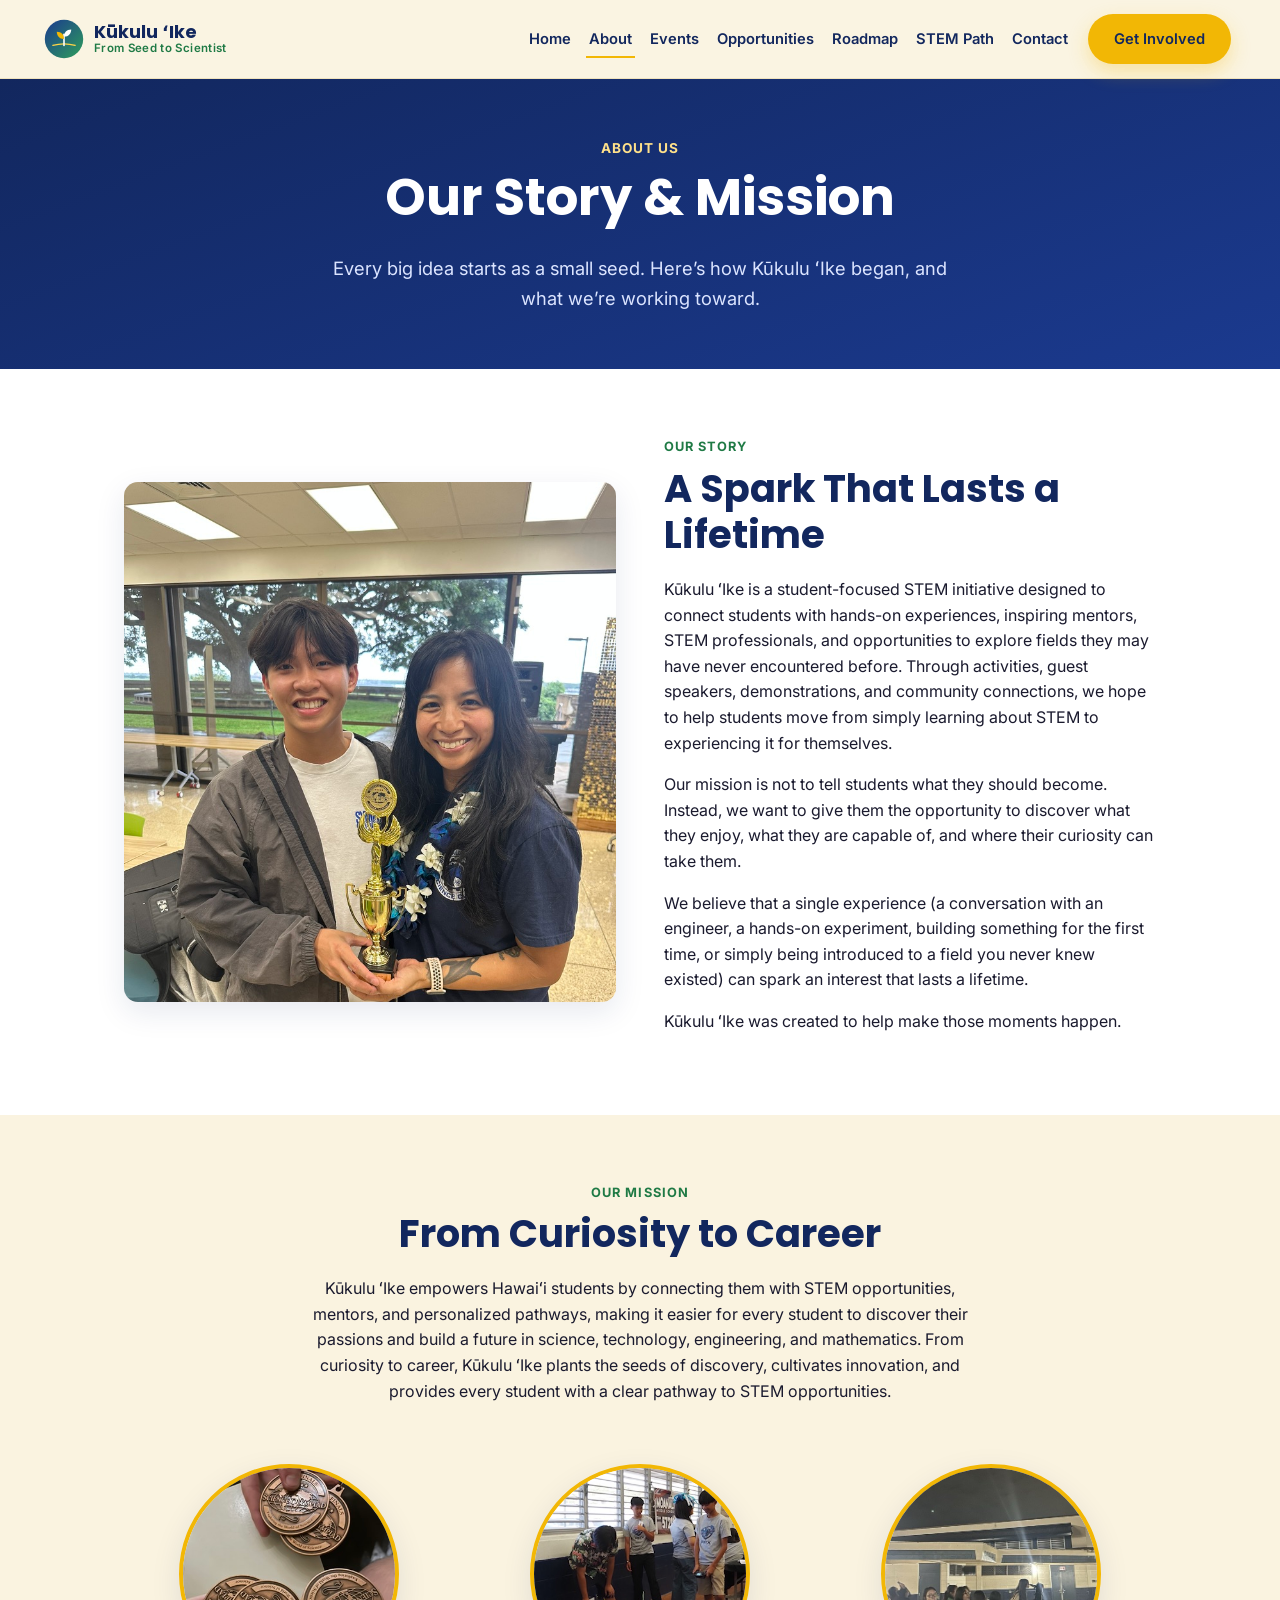
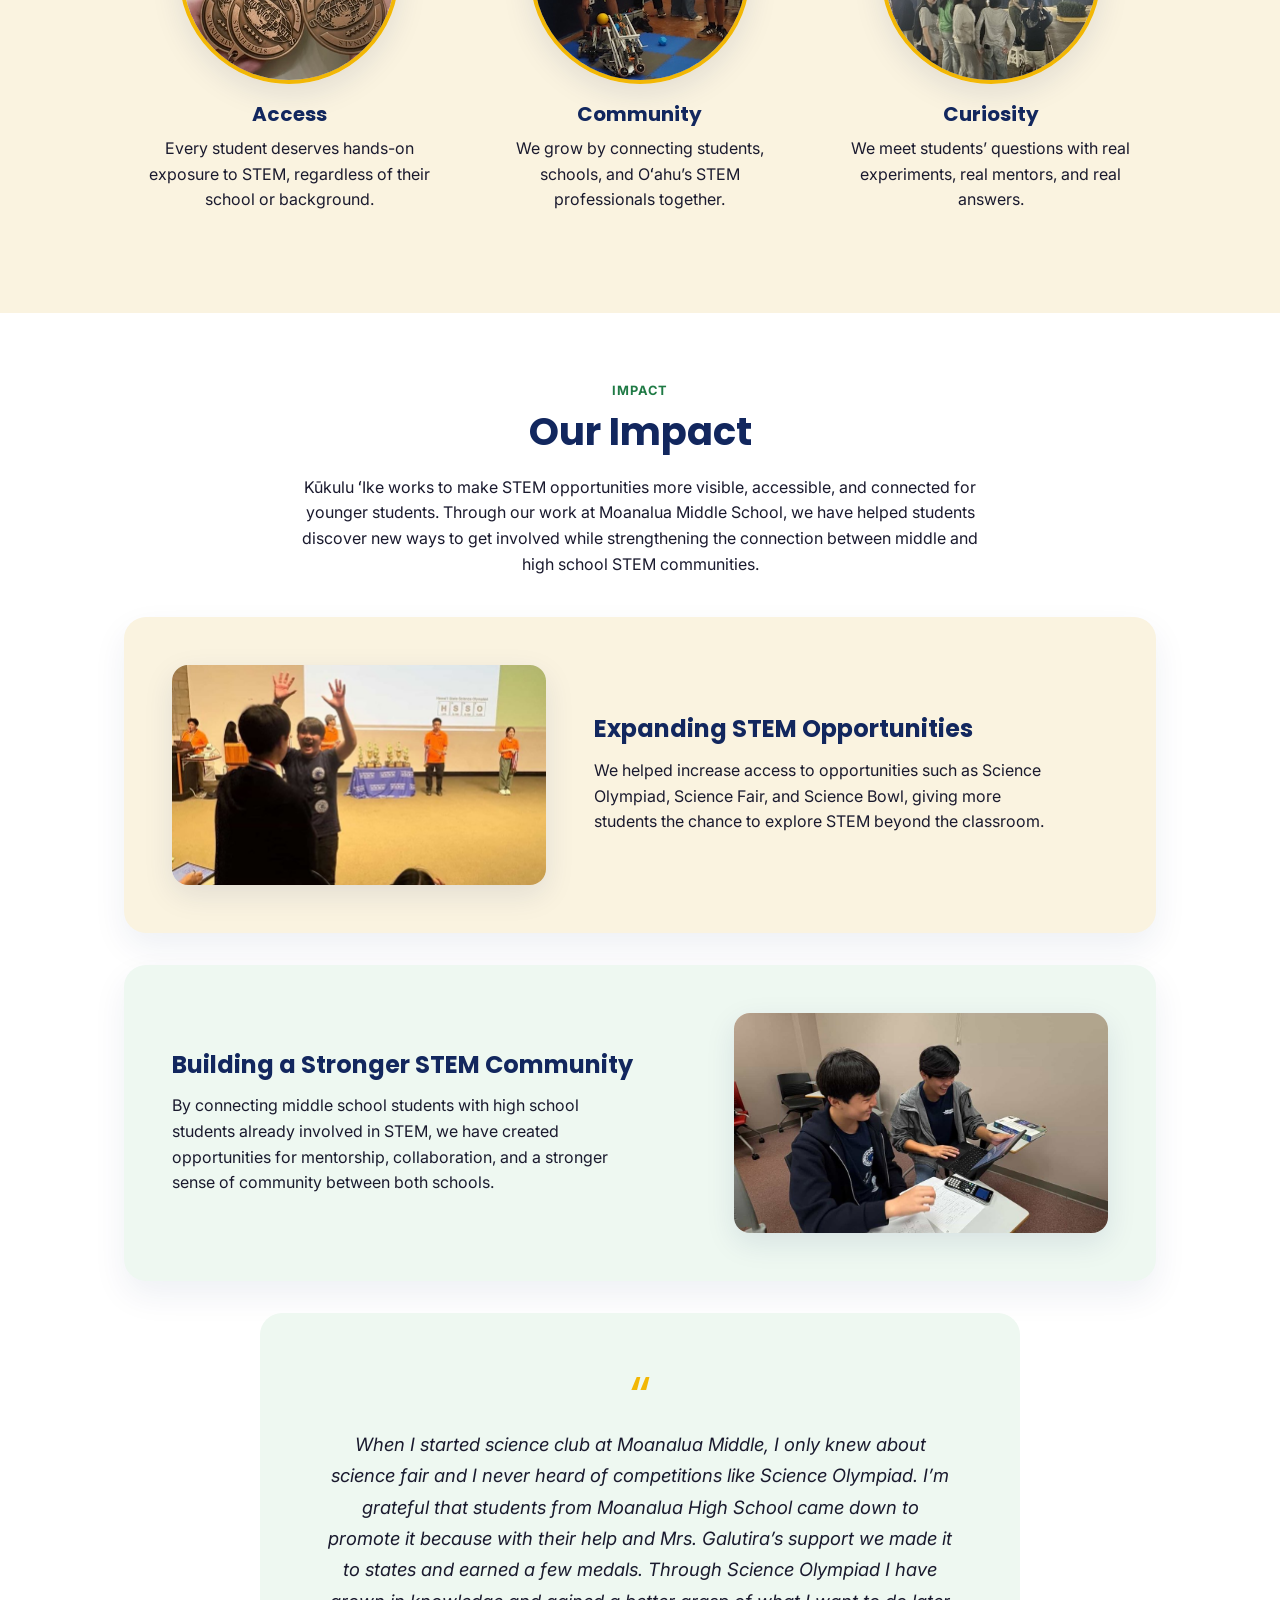
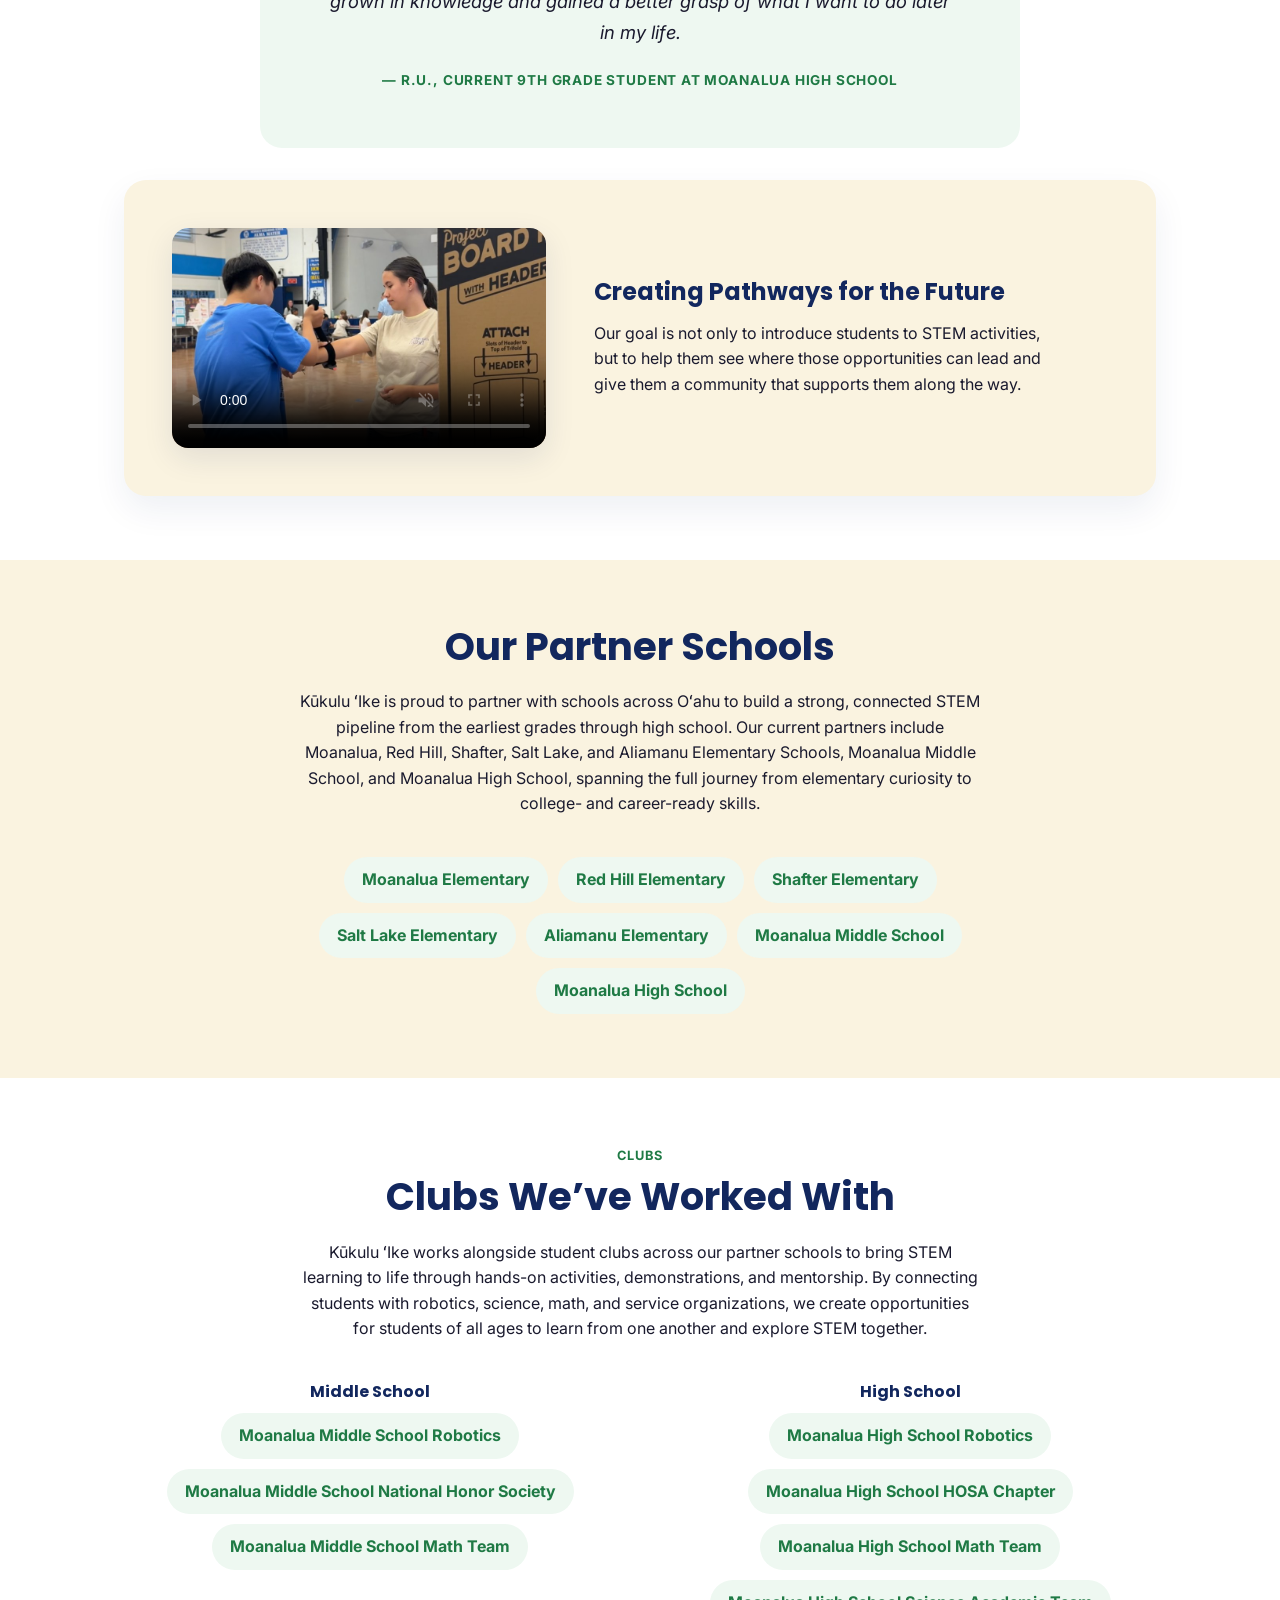
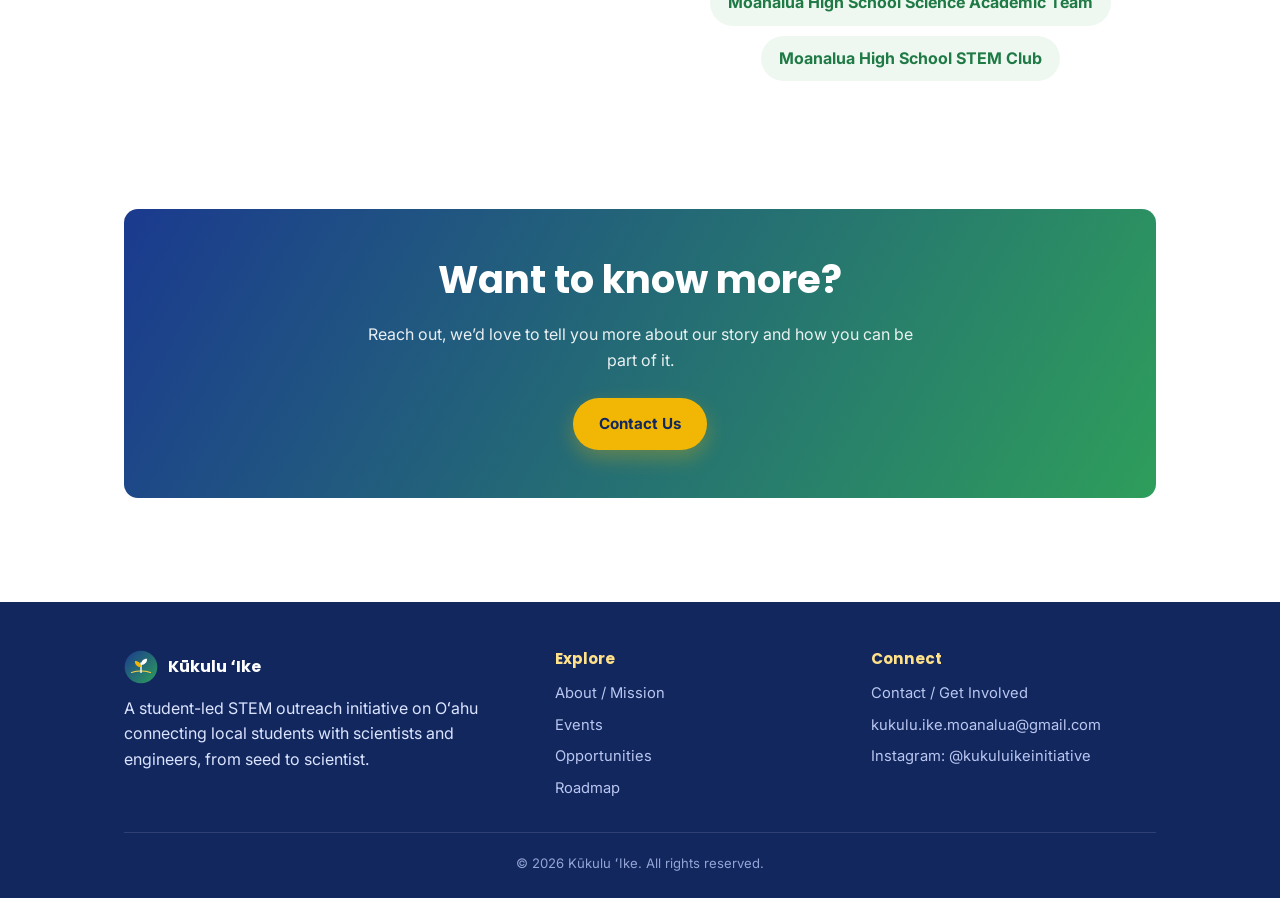
==== commit 3765baa1: "Add Aliamanu Elementary as 7th partner school" ====
--- a/about.html
+++ b/about.html
@@ -160,7 +160,7 @@
     <div class="container">
       <div class="section-heading">
         <h2>Our Partner Schools</h2>
-        <p>K&#363;kulu &#699;Ike is proud to partner with schools across O&#699;ahu to build a strong, connected STEM pipeline from the earliest grades through high school. Our current partners include Moanalua, Red Hill, Shafter, and Salt Lake Elementary Schools, Moanalua Middle School, and Moanalua High School, spanning the full journey from elementary curiosity to college- and career-ready skills.</p>
+        <p>K&#363;kulu &#699;Ike is proud to partner with schools across O&#699;ahu to build a strong, connected STEM pipeline from the earliest grades through high school. Our current partners include Moanalua, Red Hill, Shafter, Salt Lake, and Aliamanu Elementary Schools, Moanalua Middle School, and Moanalua High School, spanning the full journey from elementary curiosity to college- and career-ready skills.</p>
       </div>
 
       <div class="badge-tag-list">
@@ -168,6 +168,7 @@
         <span class="badge">Red Hill Elementary</span>
         <span class="badge">Shafter Elementary</span>
         <span class="badge">Salt Lake Elementary</span>
+        <span class="badge">Aliamanu Elementary</span>
         <span class="badge">Moanalua Middle School</span>
         <span class="badge">Moanalua High School</span>
       </div>
